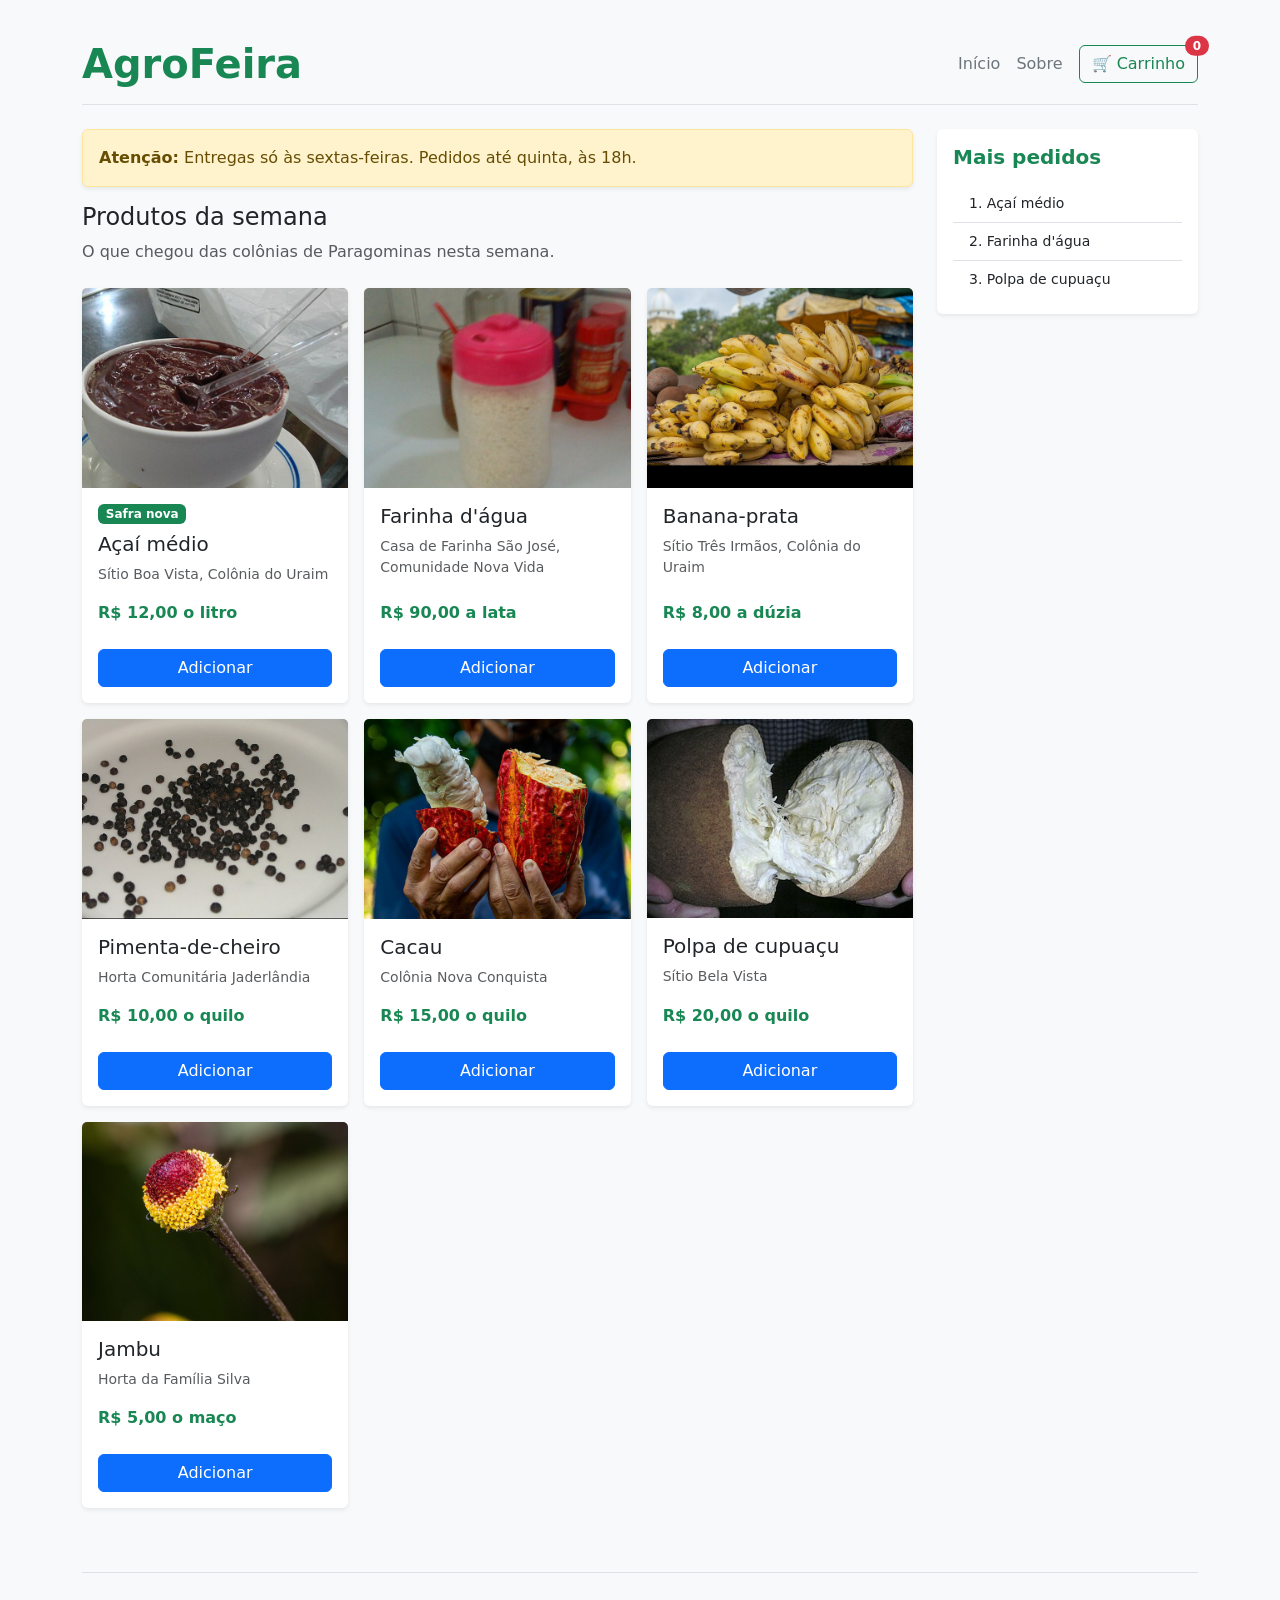
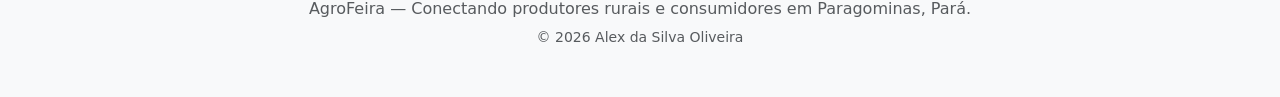
==== catalogo-bootstrap.html @ 53486ca6 "nova pastas e alteracões" ====
<!doctype html>
<html lang="pt-BR">
  <head>
    <meta charset="utf-8">
    <meta name="viewport" content="width=device-width, initial-scale=1">
    <title>Catálogo Profissional - AgroFeira</title>
    <!-- Bootstrap 5.3.8 CSS -->
    <link href="https://cdn.jsdelivr.net/npm/bootstrap@5.3.8/dist/css/bootstrap.min.css" rel="stylesheet" integrity="sha384-sRI14kxILFvY47J16cr9ZwB07vP4J8+LH7qKQnuqkuIAvNWLzeN8tE5YBujZqJLB" crossorigin="anonymous">
  </head>
  <body class="bg-light">
    
    <div class="container py-4">
      
      <!-- Cabeçalho Profissional com Botão do Carrinho -->
      <header class="d-flex justify-content-between align-items-center py-3 mb-4 border-bottom">
        <h1 class="display-6 fw-bold text-success mb-0">AgroFeira</h1>
        <div class="d-flex align-items-center gap-3">
          <a href="index.html" class="text-decoration-none text-secondary">Início</a>
          <a href="sobre.html" class="text-decoration-none text-secondary">Sobre</a>
          <!-- Botão do Carrinho com Contador Dinâmico -->
          <button class="btn btn-outline-success position-relative" data-bs-toggle="modal" data-bs-target="#modalCarrinho">
            🛒 Carrinho <span id="cart-count" class="position-absolute top-0 start-100 translate-middle badge rounded-pill bg-danger">0</span>
          </button>
        </div>
      </header>

      <!-- Grade Principal e Lateral (Mais Pedidos) -->
      <div class="row g-4">
        
        <!-- Conteúdo Principal (Catálogo de Produtos) -->
        <main class="col-lg-9">
          <!-- Faixa de Alerta -->
          <div class="alert alert-warning shadow-sm" role="alert">
            <strong>Atenção:</strong> Entregas só às sextas-feiras. Pedidos até quinta, às 18h.
          </div>

          <h2 class="h4 mb-2">Produtos da semana</h2>
          <p class="text-muted mb-4">O que chegou das colônias de Paragominas nesta semana.</p>

          <!-- Lista de Produtos em Grade Responsiva -->
          <ul class="row row-cols-1 row-cols-sm-2 row-cols-lg-3 g-3 list-unstyled">
            
            <!-- 1. Açaí Médio -->
            <li class="col">
              <article class="card h-100 shadow-sm border-0">
                <img src="acai.jpg" class="card-img-top img-fluid" width="640" height="480" alt="Tigela de açaí batido">
                <div class="card-body d-flex flex-column">
                  <p class="badge text-bg-success align-self-start mb-2">Safra nova</p>
                  <h3 class="card-title h5">Açaí médio</h3>
                  <p class="card-text text-body-secondary small">Sítio Boa Vista, Colônia do Uraim</p>
                  <p class="card-text fw-bold text-success mt-auto">R$ 12,00 o litro</p>
                  <button type="button" class="btn btn-primary w-100 mt-2" onclick="cart.adicionarProduto({id: 'acai', nome: 'Açaí médio', preco: 12.00})">Adicionar</button>
                </div>
              </article>
            </li>

            <!-- 2. Farinha d'água -->
            <li class="col">
              <article class="card h-100 shadow-sm border-0">
                <img src="farinha.jpg" class="card-img-top img-fluid" width="640" height="480" alt="Farinha d'água">
                <div class="card-body d-flex flex-column">
                  <h3 class="card-title h5">Farinha d'água</h3>
                  <p class="card-text text-body-secondary small">Casa de Farinha São José, Comunidade Nova Vida</p>
                  <p class="card-text fw-bold text-success mt-auto">R$ 90,00 a lata</p>
                  <button type="button" class="btn btn-primary w-100 mt-2" onclick="cart.adicionarProduto({id: 'farinha', nome: 'Farinha d\'água', preco: 90.00})">Adicionar</button>
                </div>
              </article>
            </li>

            <!-- 3. Banana-prata -->
            <li class="col">
              <article class="card h-100 shadow-sm border-0">
                <img src="banana.jpg" class="card-img-top img-fluid" width="640" height="480" alt="Banana-prata">
                <div class="card-body d-flex flex-column">
                  <h3 class="card-title h5">Banana-prata</h3>
                  <p class="card-text text-body-secondary small">Sítio Três Irmãos, Colônia do Uraim</p>
                  <p class="card-text fw-bold text-success mt-auto">R$ 8,00 a dúzia</p>
                  <button type="button" class="btn btn-primary w-100 mt-2" onclick="cart.adicionarProduto({id: 'banana', nome: 'Banana-prata', preco: 8.00})">Adicionar</button>
                </div>
              </article>
            </li>

            <!-- 4. Pimenta-de-cheiro -->
            <li class="col">
              <article class="card h-100 shadow-sm border-0">
                <img src="pimenta.jpg" class="card-img-top img-fluid" width="640" height="480" alt="Pimenta-de-cheiro">
                <div class="card-body d-flex flex-column">
                  <h3 class="card-title h5">Pimenta-de-cheiro</h3>
                  <p class="card-text text-body-secondary small">Horta Comunitária Jaderlândia</p>
                  <p class="card-text fw-bold text-success mt-auto">R$ 10,00 o quilo</p>
                  <button type="button" class="btn btn-primary w-100 mt-2" onclick="cart.adicionarProduto({id: 'pimenta', nome: 'Pimenta-de-cheiro', preco: 10.00})">Adicionar</button>
                </div>
              </article>
            </li>

            <!-- 5. Cacau -->
            <li class="col">
              <article class="card h-100 shadow-sm border-0">
                <img src="cacau.jpg" class="card-img-top img-fluid" width="640" height="480" alt="Cacau">
                <div class="card-body d-flex flex-column">
                  <h3 class="card-title h5">Cacau</h3>
                  <p class="card-text text-body-secondary small">Colônia Nova Conquista</p>
                  <p class="card-text fw-bold text-success mt-auto">R$ 15,00 o quilo</p>
                  <button type="button" class="btn btn-primary w-100 mt-2" onclick="cart.adicionarProduto({id: 'cacau', nome: 'Cacau', preco: 15.00})">Adicionar</button>
                </div>
              </article>
            </li>

            <!-- 6. Polpa de cupuaçu -->
            <li class="col">
              <article class="card h-100 shadow-sm border-0">
                <img src="cupuacu.jpg" class="card-img-top img-fluid" width="640" height="480" alt="Polpa de cupuaçu">
                <div class="card-body d-flex flex-column">
                  <h3 class="card-title h5">Polpa de cupuaçu</h3>
                  <p class="card-text text-body-secondary small">Sítio Bela Vista</p>
                  <p class="card-text fw-bold text-success mt-auto">R$ 20,00 o quilo</p>
                  <button type="button" class="btn btn-primary w-100 mt-2" onclick="cart.adicionarProduto({id: 'cupuacu', nome: 'Polpa de cupuaçu', preco: 20.00})">Adicionar</button>
                </div>
              </article>
            </li>

            <!-- 7. Jambu -->
            <li class="col">
              <article class="card h-100 shadow-sm border-0">
                <img src="jambu.jpg" class="card-img-top img-fluid" width="640" height="480" alt="Jambu">
                <div class="card-body d-flex flex-column">
                  <h3 class="card-title h5">Jambu</h3>
                  <p class="card-text text-body-secondary small">Horta da Família Silva</p>
                  <p class="card-text fw-bold text-success mt-auto">R$ 5,00 o maço</p>
                  <button type="button" class="btn btn-primary w-100 mt-2" onclick="cart.adicionarProduto({id: 'jambu', nome: 'Jambu', preco: 5.00})">Adicionar</button>
                </div>
              </article>
            </li>

          </ul>
        </main>

        <!-- Coluna Lateral (Mais Pedidos - Visível em Ecrãs Grandes) -->
        <aside class="col-lg-3 d-none d-lg-block">
          <div class="card shadow-sm border-0 p-3 bg-white">
            <h2 class="h5 text-success fw-bold mb-3">Mais pedidos</h2>
            <ol class="list-group list-group-numbered list-group-flush small">
              <li class="list-group-item">Açaí médio</li>
              <li class="list-group-item">Farinha d'água</li>
              <li class="list-group-item">Polpa de cupuaçu</li>
            </ol>
          </div>
        </aside>

      </div>

      <!-- Rodapé Institucional -->
      <footer class="py-4 text-body-secondary text-center mt-5 border-top">
        <p class="mb-1">AgroFeira — Conectando produtores rurais e consumidores em Paragominas, Pará.</p>
        <small>© 2026 Alex da Silva Oliveira</small>
      </footer>

    </div>

    <!-- Modal do Carrinho de Compras -->
    <div class="modal fade" id="modalCarrinho" tabindex="-1" aria-hidden="true">
      <div class="modal-dialog">
        <div class="modal-content">
          <div class="modal-header bg-success text-white">
            <h5 class="modal-title">🛒 O seu Carrinho — AgroFeira</h5>
            <button type="button" class="btn-close btn-close-white" data-bs-dismiss="modal" aria-label="Close"></button>
          </div>
          <div class="modal-body">
            <div id="cart-items-container">
              <!-- Itens injetados dinamicamente via JavaScript -->
            </div>
            <hr>
            <div class="d-flex justify-content-between fw-bold fs-5">
              <span>Total:</span>
              <span id="cart-total" class="text-success">R$ 0,00</span>
            </div>
          </div>
          <div class="modal-footer">
            <button type="button" class="btn btn-outline-secondary" data-bs-dismiss="modal">Continuar a Comprar</button>
            <button type="button" class="btn btn-success px-4" onclick="cart.finalizarCheckoutWhatsApp()">Finalizar via WhatsApp</button>
          </div>
        </div>
      </div>
    </div>

    <!-- Bootstrap 5.3.8 JS Bundle -->
    <script src="https://cdn.jsdelivr.net/npm/bootstrap@5.3.8/dist/js/bootstrap.bundle.min.js" integrity="sha384-YvpcrYf0tY3lHB60NNkmXc5s9fDVZLESaAA55NDzOxhy9GkcIdslK1eN7N6jIeHz" crossorigin="anonymous"></script>
    <!-- Script de Gestão do Carrinho -->
    <script src="js/carrinho.js"></script>
  </body>
</html>
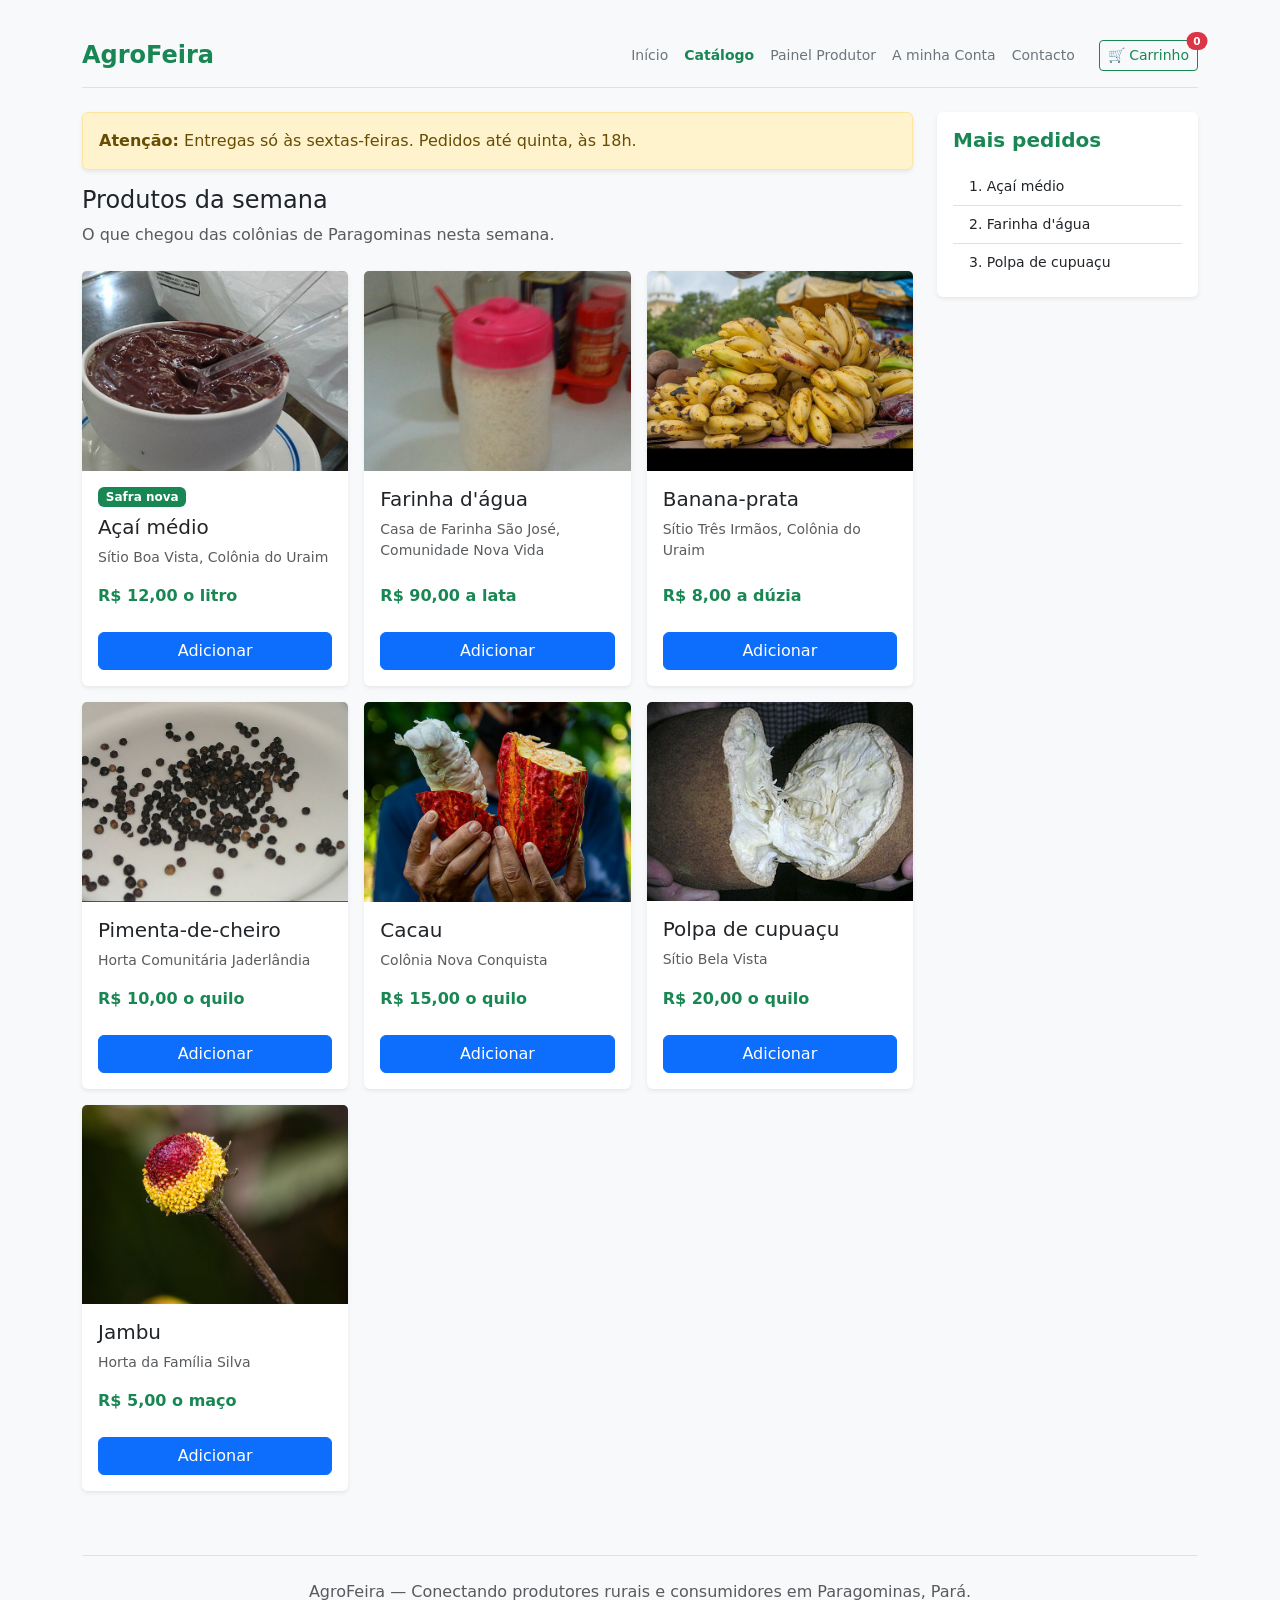
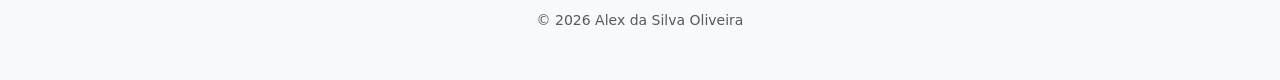
==== commit a3e04649: "navas paginas" ====
--- a/catalogo-bootstrap.html
+++ b/catalogo-bootstrap.html
@@ -11,17 +11,20 @@
     
     <div class="container py-4">
       
-      <!-- Cabeçalho Profissional com Botão do Carrinho -->
-      <header class="d-flex justify-content-between align-items-center py-3 mb-4 border-bottom">
-        <h1 class="display-6 fw-bold text-success mb-0">AgroFeira</h1>
-        <div class="d-flex align-items-center gap-3">
+      <!-- Cabeçalho Profissional com Navegação Completa e Botão do Carrinho -->
+      <header class="d-flex flex-wrap justify-content-between align-items-center py-3 mb-4 border-bottom">
+        <h1 class="h4 fw-bold text-success mb-0">AgroFeira</h1>
+        <nav class="d-flex flex-wrap align-items-center gap-3 small">
           <a href="index.html" class="text-decoration-none text-secondary">Início</a>
-          <a href="sobre.html" class="text-decoration-none text-secondary">Sobre</a>
+          <a href="catalogo-bootstrap.html" class="text-decoration-none text-success fw-bold">Catálogo</a>
+          <a href="painel-produtor.html" class="text-decoration-none text-secondary">Painel Produtor</a>
+          <a href="painel-clientes.html" class="text-decoration-none text-secondary">A minha Conta</a>
+          <a href="contato.html" class="text-decoration-none text-secondary">Contacto</a>
           <!-- Botão do Carrinho com Contador Dinâmico -->
-          <button class="btn btn-outline-success position-relative" data-bs-toggle="modal" data-bs-target="#modalCarrinho">
+          <button class="btn btn-outline-success position-relative btn-sm ms-2" data-bs-toggle="modal" data-bs-target="#modalCarrinho">
             🛒 Carrinho <span id="cart-count" class="position-absolute top-0 start-100 translate-middle badge rounded-pill bg-danger">0</span>
           </button>
-        </div>
+        </nav>
       </header>
 
       <!-- Grade Principal e Lateral (Mais Pedidos) -->
@@ -177,7 +180,7 @@
           </div>
           <div class="modal-footer">
             <button type="button" class="btn btn-outline-secondary" data-bs-dismiss="modal">Continuar a Comprar</button>
-            <button type="button" class="btn btn-success px-4" onclick="cart.finalizarCheckoutWhatsApp()">Finalizar via WhatsApp</button>
+            <a href="checkout.html" class="btn btn-success px-4">Avançar para Checkout →</a>
           </div>
         </div>
       </div>
